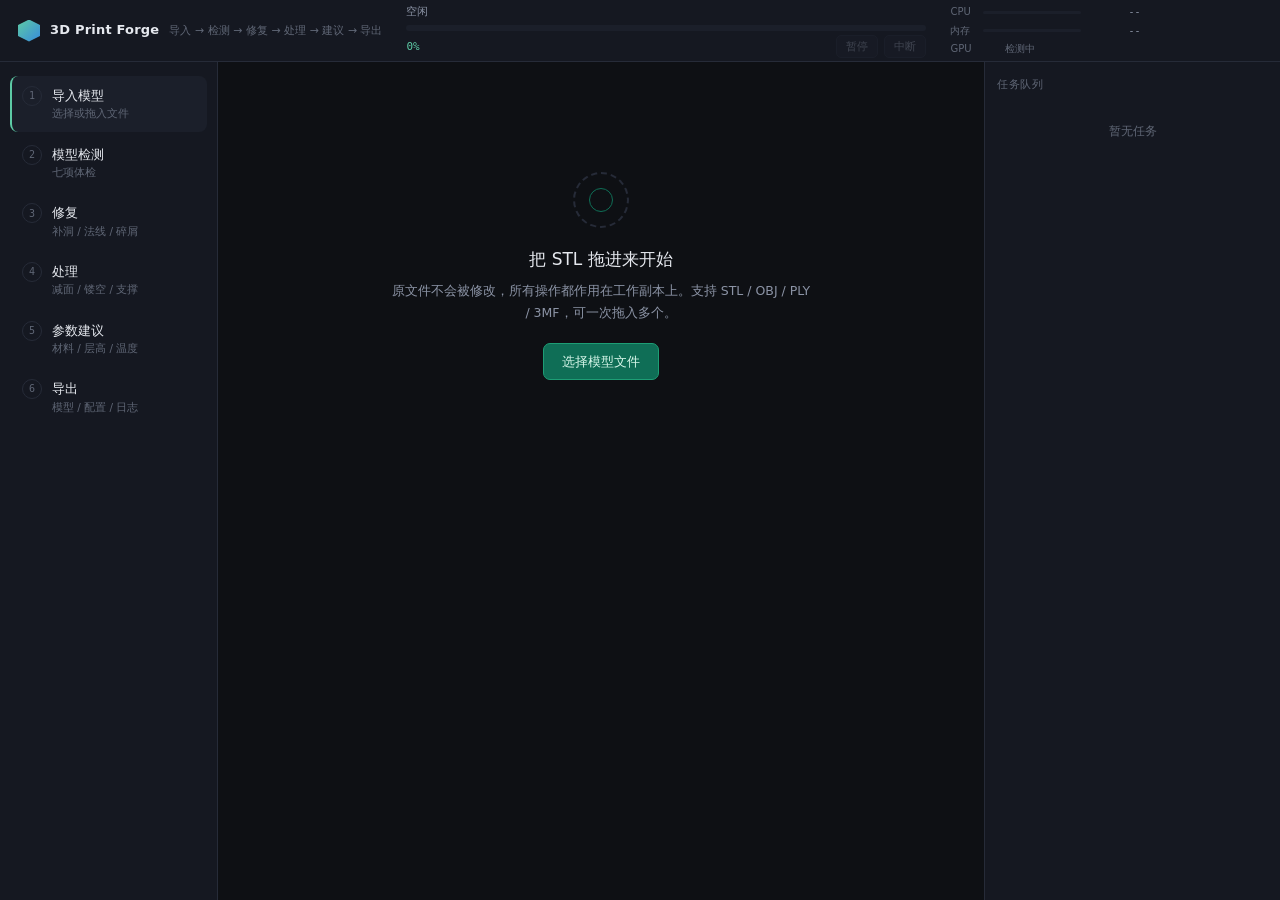
==== static/index.html @ 41224498 "feat: 3D 打印模型处理工具集 从导入 STL 到产出可打印成品的完整流程，六步向导式 Web 界面。  核心能力： - 七项模型体检（水密性/法线/壁厚/非流形/自交/孤立面片/单位），每项附" ====
<!DOCTYPE html>
<html lang="zh-CN">
<head>
<meta charset="UTF-8">
<meta name="viewport" content="width=device-width, initial-scale=1.0">
<title>3D Print Forge · 模型处理工具集</title>
<link rel="icon" href="data:image/svg+xml,%3Csvg xmlns='http://www.w3.org/2000/svg' viewBox='0 0 32 32'%3E%3Crect width='32' height='32' rx='7' fill='%230f6e56'/%3E%3Cpath d='M16 5l10 6v10l-10 6-10-6V11z' fill='%235dcaa5'/%3E%3C/svg%3E">
<link rel="stylesheet" href="/static/style.css">
</head>
<body>
<header class="topbar">
  <div class="brand">
    <span class="brand-mark"></span>
    <span class="brand-name">3D Print Forge</span>
    <span class="brand-sub">导入 → 检测 → 修复 → 处理 → 建议 → 导出</span>
  </div>

  <div class="gauge">
    <div class="gauge-top">
      <span id="gauge-stage">空闲</span>
      <span id="gauge-eta"></span>
    </div>
    <div class="gauge-track"><div id="gauge-fill"></div></div>
    <div class="gauge-foot">
      <span id="gauge-pct">0%</span>
      <div class="gauge-actions">
        <button id="btn-pause" class="mini" disabled>暂停</button>
        <button id="btn-cancel" class="mini" disabled>中断</button>
      </div>
    </div>
  </div>

  <div class="resmon" id="resmon">
    <div class="res-row"><span>CPU</span><div class="res-track"><i id="res-cpu"></i></div><b id="res-cpu-v">--</b></div>
    <div class="res-row"><span>内存</span><div class="res-track"><i id="res-mem"></i></div><b id="res-mem-v">--</b></div>
    <div class="res-row"><span>GPU</span><b id="res-gpu" class="res-gpu">检测中</b></div>
  </div>
</header>

<div class="shell">
  <nav class="steps" id="steps"></nav>

  <main class="stage" id="stage">
    <div class="empty-state">
      <div class="empty-ring"></div>
      <h2>把 STL 拖进来开始</h2>
      <p>也可以点下面的按钮选择文件。原文件不会被修改，所有操作都作用在工作副本上。</p>
      <button class="primary" id="btn-pick">选择模型文件</button>
    </div>
  </main>

  <aside class="inspector" id="inspector">
    <div class="insp-title">任务队列</div>
    <div id="queue" class="queue-empty">暂无任务</div>
  </aside>
</div>

<div class="dropveil" id="dropveil"><div>松手即导入</div></div>
<div class="toasts" id="toasts"></div>
<input type="file" id="file-input" accept=".stl,.obj,.ply,.3mf" multiple hidden>

<script type="module" src="/static/app.js"></script>
</body>
</html>
---- static/style.css ----
:root {
  --bg: #0e1014;
  --panel: #151821;
  --panel-2: #1b1f2a;
  --line: #262b38;
  --line-soft: #1f2430;
  --text: #e6e9ef;
  --muted: #8b93a5;
  --dim: #5f6675;
  --accent: #5dcaa5;
  --accent-dim: #0f6e56;
  --warn: #ef9f27;
  --error: #e24b4a;
  --info: #378add;
  --radius: 10px;
  --mono: "Cascadia Code", "JetBrains Mono", Consolas, monospace;
}

* { box-sizing: border-box; margin: 0; padding: 0; }

body {
  background: var(--bg);
  color: var(--text);
  font: 13px/1.55 "Segoe UI", "PingFang SC", "Microsoft YaHei", system-ui, sans-serif;
  height: 100vh;
  overflow: hidden;
  display: flex;
  flex-direction: column;
}

button { font: inherit; cursor: pointer; border: none; background: none; color: inherit; }
button:disabled { opacity: .35; cursor: not-allowed; }

/* ---------------------------------------------------------------- 顶栏 */
.topbar {
  display: flex;
  align-items: center;
  gap: 24px;
  padding: 0 18px;
  height: 62px;
  flex: 0 0 62px;
  background: var(--panel);
  border-bottom: 1px solid var(--line);
}

.brand { display: flex; align-items: center; gap: 10px; min-width: 260px; }
.brand-mark {
  width: 22px; height: 22px; border-radius: 5px;
  background: linear-gradient(135deg, var(--accent), #378add);
  clip-path: polygon(50% 0, 100% 25%, 100% 75%, 50% 100%, 0 75%, 0 25%);
}
.brand-name { font-weight: 600; letter-spacing: .2px; }
.brand-sub { color: var(--dim); font-size: 11px; }

.gauge { flex: 1; max-width: 520px; }
.gauge-top { display: flex; justify-content: space-between; font-size: 11px; color: var(--muted); margin-bottom: 4px; }
.gauge-track { height: 6px; background: var(--panel-2); border-radius: 3px; overflow: hidden; }
#gauge-fill {
  height: 100%; width: 0%;
  background: linear-gradient(90deg, var(--accent-dim), var(--accent));
  transition: width .35s ease;
}
#gauge-fill.paused { background: var(--warn); }
#gauge-fill.failed { background: var(--error); }
.gauge-foot { display: flex; justify-content: space-between; align-items: center; margin-top: 4px; }
#gauge-pct { font-size: 11px; color: var(--accent); font-family: var(--mono); }
.gauge-actions { display: flex; gap: 6px; }
.mini {
  font-size: 11px; padding: 2px 9px; border-radius: 5px;
  border: 1px solid var(--line); color: var(--muted); background: var(--panel-2);
}
.mini:hover:not(:disabled) { border-color: var(--accent); color: var(--accent); }

.resmon { min-width: 190px; display: flex; flex-direction: column; gap: 3px; }
.res-row { display: flex; align-items: center; gap: 7px; font-size: 10px; color: var(--dim); }
.res-row span { width: 26px; }
.res-row b { width: 52px; text-align: right; color: var(--muted); font-family: var(--mono); font-weight: 400; }
.res-track { flex: 1; height: 3px; background: var(--panel-2); border-radius: 2px; overflow: hidden; }
.res-track i { display: block; height: 100%; width: 0%; background: var(--info); transition: width .4s; }
.res-gpu { font-size: 10px !important; color: var(--dim) !important; }

/* ---------------------------------------------------------------- 布局 */
.shell {
  flex: 1;
  display: grid;
  grid-template-columns: 218px minmax(0, 1fr) 296px;
  overflow: hidden;
}

/* ---------------------------------------------------------------- 步骤导航 */
.steps {
  background: var(--panel);
  border-right: 1px solid var(--line);
  padding: 14px 10px;
  overflow-y: auto;
}
.step {
  display: flex; gap: 10px; align-items: flex-start;
  padding: 10px 10px; border-radius: 8px; margin-bottom: 3px;
  cursor: pointer; transition: background .15s;
  border-left: 2px solid transparent;
}
.step:hover { background: var(--panel-2); }
.step.active { background: var(--panel-2); border-left-color: var(--accent); }
.step.done .step-idx { background: var(--accent-dim); color: var(--accent); border-color: var(--accent); }
.step-idx {
  width: 20px; height: 20px; flex: 0 0 20px; border-radius: 50%;
  border: 1px solid var(--line); display: grid; place-items: center;
  font-size: 10px; color: var(--dim); font-family: var(--mono);
}
.step-body { min-width: 0; }
.step-title { font-size: 12.5px; }
.step-hint { font-size: 10.5px; color: var(--dim); white-space: nowrap; overflow: hidden; text-overflow: ellipsis; }

/* ---------------------------------------------------------------- 主舞台 */
.stage { overflow-y: auto; padding: 20px 24px 60px; }

.empty-state { text-align: center; padding: 90px 20px; color: var(--muted); }
.empty-state h2 { font-size: 17px; font-weight: 500; margin: 18px 0 8px; color: var(--text); }
.empty-state p { max-width: 420px; margin: 0 auto 20px; font-size: 12.5px; line-height: 1.7; }
.empty-ring {
  width: 56px; height: 56px; margin: 0 auto; border-radius: 50%;
  border: 2px dashed var(--line); position: relative;
}
.empty-ring::after {
  content: ""; position: absolute; inset: 14px; border-radius: 50%;
  border: 1px solid var(--accent-dim);
}

.primary {
  background: var(--accent-dim); color: #d7f7ea;
  padding: 8px 18px; border-radius: 7px; font-size: 12.5px;
  border: 1px solid #1d9e75; transition: background .15s;
}
.primary:hover:not(:disabled) { background: #1d9e75; }

.ghost {
  padding: 7px 14px; border-radius: 7px; font-size: 12px;
  border: 1px solid var(--line); color: var(--muted); background: var(--panel-2);
}
.ghost:hover:not(:disabled) { border-color: var(--accent); color: var(--accent); }

/* ---------------------------------------------------------------- 区块 */
.block { background: var(--panel); border: 1px solid var(--line); border-radius: var(--radius); margin-bottom: 14px; }
.block-head {
  padding: 11px 14px; border-bottom: 1px solid var(--line-soft);
  display: flex; align-items: center; justify-content: space-between; gap: 12px;
}
.block-title { font-size: 12.5px; font-weight: 500; }
.block-sub { font-size: 11px; color: var(--dim); margin-top: 2px; }
.block-body { padding: 14px; }

.guide {
  background: linear-gradient(180deg, #151a22, #12151c);
  border: 1px solid var(--line);
  border-left: 2px solid var(--accent-dim);
  border-radius: 8px; padding: 12px 14px; margin-bottom: 14px;
}
.guide h3 { font-size: 13px; font-weight: 500; margin-bottom: 6px; }
.guide p { font-size: 12px; color: var(--muted); line-height: 1.7; }
.guide .why { margin-top: 7px; padding-top: 7px; border-top: 1px dashed var(--line); color: var(--dim); }

/* ---------------------------------------------------------------- 报告 */
.report-item {
  display: grid; grid-template-columns: 22px 1fr auto;
  gap: 11px; align-items: start;
  padding: 12px 14px; border-bottom: 1px solid var(--line-soft);
}
.report-item:last-child { border-bottom: none; }
.sev { width: 9px; height: 9px; border-radius: 50%; margin-top: 5px; }
.sev.ok { background: var(--accent); }
.sev.info { background: var(--info); }
.sev.warning { background: var(--warn); }
.sev.error { background: var(--error); box-shadow: 0 0 0 3px rgba(226,75,74,.14); }
.ri-name { font-size: 12.5px; display: flex; align-items: center; gap: 8px; }
.ri-tag { font-size: 10px; padding: 1px 6px; border-radius: 4px; background: var(--panel-2); color: var(--dim); }
.ri-msg { font-size: 11.5px; color: var(--muted); margin-top: 3px; line-height: 1.65; }
.ri-meta { font-size: 10.5px; color: var(--dim); font-family: var(--mono); margin-top: 5px; }

/* ---------------------------------------------------------------- 表单 */
.field { margin-bottom: 14px; }
.field:last-child { margin-bottom: 0; }
.field-top { display: flex; justify-content: space-between; align-items: baseline; margin-bottom: 5px; }
.field-label { font-size: 12px; }
.field-unit { font-size: 10.5px; color: var(--dim); font-family: var(--mono); }
.field-help { font-size: 11px; color: var(--dim); margin-top: 5px; line-height: 1.6; }
.field-row { display: grid; grid-template-columns: 1fr 1fr; gap: 14px; }

input[type="number"], input[type="text"], select {
  width: 100%; background: var(--panel-2); border: 1px solid var(--line);
  border-radius: 6px; padding: 6px 9px; color: var(--text);
  font: 12px var(--mono); outline: none;
}
input:focus, select:focus { border-color: var(--accent-dim); }
input[type="range"] { width: 100%; accent-color: var(--accent); }
input[type="checkbox"] { accent-color: var(--accent); width: 14px; height: 14px; }

.check-row {
  display: flex; align-items: center; gap: 9px; padding: 7px 10px;
  border: 1px solid var(--line); border-radius: 7px; margin-bottom: 6px;
  cursor: pointer; font-size: 12px; background: var(--panel-2);
}
.check-row:hover { border-color: var(--accent-dim); }
.check-row.on { border-color: var(--accent-dim); background: #101c18; }
.check-row small { color: var(--dim); font-size: 10.5px; margin-left: auto; }

/* ---------------------------------------------------------------- 3D */
.viewer-wrap { position: relative; background: #0a0c10; border-radius: 8px; overflow: hidden; height: 340px; }
.viewer-wrap canvas { display: block; width: 100%; height: 100%; }
.viewer-hud {
  position: absolute; left: 10px; bottom: 10px; display: flex; gap: 6px;
}
.viewer-hud button {
  font-size: 10.5px; padding: 3px 9px; border-radius: 5px;
  background: rgba(21,24,33,.85); border: 1px solid var(--line); color: var(--muted);
}
.viewer-hud button.on { border-color: var(--accent); color: var(--accent); }
.viewer-stat {
  position: absolute; right: 10px; top: 10px; font: 10.5px var(--mono);
  color: var(--dim); text-align: right; line-height: 1.7;
}

/* ---------------------------------------------------------------- 对比 */
.compare-grid { display: grid; grid-template-columns: 1fr 1fr; gap: 12px; }
.compare-grid .viewer-wrap { height: 250px; }
.compare-col h4 { font-size: 11px; color: var(--dim); margin-bottom: 6px; font-weight: 400; }
.metric-row { display: flex; justify-content: space-between; padding: 6px 0; border-bottom: 1px dashed var(--line-soft); font-size: 11.5px; }
.metric-row:last-child { border-bottom: none; }
.metric-row b { font-family: var(--mono); font-weight: 400; }
.delta-up { color: var(--accent); }
.delta-down { color: var(--warn); }

/* ---------------------------------------------------------------- 参数建议 */
.advice-item { padding: 12px 14px; border-bottom: 1px solid var(--line-soft); }
.advice-item:last-child { border-bottom: none; }
.advice-head { display: flex; align-items: baseline; gap: 10px; }
.advice-label { font-size: 12px; color: var(--muted); min-width: 76px; }
.advice-value { font: 500 13px var(--mono); color: var(--accent); }
.advice-reason { font-size: 11.5px; color: var(--dim); margin-top: 6px; line-height: 1.7; padding-left: 86px; }

.warn-box {
  background: #1e1710; border: 1px solid #4a3410; border-radius: 8px;
  padding: 11px 14px; margin-bottom: 10px;
}
.warn-box div { font-size: 11.5px; color: #e8c48a; line-height: 1.7; }
.warn-box div + div { margin-top: 5px; padding-top: 5px; border-top: 1px dashed #3a2a0d; }

/* ---------------------------------------------------------------- 侧栏队列 */
.inspector {
  background: var(--panel); border-left: 1px solid var(--line);
  padding: 14px 12px; overflow-y: auto;
}
.insp-title { font-size: 11px; color: var(--dim); text-transform: uppercase; letter-spacing: .6px; margin-bottom: 10px; }
.queue-empty { font-size: 11.5px; color: var(--dim); text-align: center; padding: 20px 0; }
.job-card {
  background: var(--panel-2); border: 1px solid var(--line); border-radius: 8px;
  padding: 9px 10px; margin-bottom: 8px; font-size: 11.5px;
}
.job-top { display: flex; justify-content: space-between; align-items: center; gap: 6px; }
.job-title { white-space: nowrap; overflow: hidden; text-overflow: ellipsis; }
.job-state { font-size: 10px; padding: 1px 6px; border-radius: 4px; flex: 0 0 auto; }
.st-running { background: #12312a; color: var(--accent); }
.st-paused { background: #2e2410; color: var(--warn); }
.st-done { background: #14251c; color: #7bc99a; }
.st-failed { background: #2c1414; color: var(--error); }
.st-queued, .st-cancelled { background: var(--panel); color: var(--dim); }
.job-bar { height: 3px; background: var(--panel); border-radius: 2px; margin: 7px 0 5px; overflow: hidden; }
.job-bar i { display: block; height: 100%; background: var(--accent); transition: width .3s; }
.job-msg { font-size: 10.5px; color: var(--dim); white-space: nowrap; overflow: hidden; text-overflow: ellipsis; }
.job-ops { display: flex; gap: 5px; margin-top: 6px; }
.job-ops button { font-size: 10px; padding: 2px 7px; border-radius: 4px; border: 1px solid var(--line); color: var(--muted); }
.job-ops button:hover { border-color: var(--accent); color: var(--accent); }

.error-card {
  background: #2a1416; border: 1px solid #5c2325; border-left: 2px solid var(--error);
  border-radius: 8px; padding: 12px 14px; margin-bottom: 14px;
}
.ec-head { display: flex; align-items: center; gap: 8px; font-size: 12.5px; }
.ec-dot { width: 8px; height: 8px; border-radius: 50%; background: var(--error); flex: 0 0 8px; }
.ec-trace { margin-left: auto; font-size: 10px; }
.ec-detail { font-size: 11.5px; color: #e8b4b4; margin-top: 6px; line-height: 1.7; }
.ec-actions { display: flex; gap: 7px; margin-top: 10px; flex-wrap: wrap; }

/* ---------------------------------------------------------------- 杂项 */
.dropveil {
  position: fixed; inset: 0; background: rgba(14,16,20,.86);
  display: none; place-items: center; z-index: 90;
  font-size: 15px; color: var(--accent); border: 2px dashed var(--accent-dim);
}
.dropveil.on { display: grid; }

.toasts { position: fixed; right: 18px; bottom: 18px; display: flex; flex-direction: column; gap: 8px; z-index: 100; }
.toast {
  background: var(--panel-2); border: 1px solid var(--line); border-left: 2px solid var(--accent);
  padding: 9px 14px; border-radius: 7px; font-size: 12px; max-width: 340px;
  animation: slidein .22s ease;
}
.toast.err { border-left-color: var(--error); }
.toast.warn { border-left-color: var(--warn); }
@keyframes slidein { from { opacity: 0; transform: translateX(16px); } }

.project-list { display: grid; gap: 7px; }
.project-row {
  display: flex; align-items: center; gap: 11px; padding: 9px 12px;
  background: var(--panel-2); border: 1px solid var(--line); border-radius: 7px; cursor: pointer;
}
.project-row:hover { border-color: var(--accent-dim); }
.project-row.active { border-color: var(--accent); background: #101c18; }
.project-name { flex: 1; font-size: 12px; white-space: nowrap; overflow: hidden; text-overflow: ellipsis; }
.project-meta { font-size: 10.5px; color: var(--dim); font-family: var(--mono); }
.pill { font-size: 10px; padding: 1px 7px; border-radius: 9px; background: var(--panel); color: var(--dim); }
.pill.bad { background: #2c1414; color: var(--error); }
.pill.warn { background: #2e2410; color: var(--warn); }
.pill.good { background: #14251c; color: #7bc99a; }

.spinner {
  width: 13px; height: 13px; border: 2px solid var(--line);
  border-top-color: var(--accent); border-radius: 50%;
  display: inline-block; animation: spin .7s linear infinite; vertical-align: -2px;
}
@keyframes spin { to { transform: rotate(360deg); } }

.mono { font-family: var(--mono); }
.dim { color: var(--dim); }
.row { display: flex; gap: 8px; align-items: center; flex-wrap: wrap; }
.spacer { flex: 1; }

@media (max-width: 1180px) {
  .shell { grid-template-columns: 190px minmax(0,1fr); }
  .inspector { display: none; }
  .brand-sub { display: none; }
}
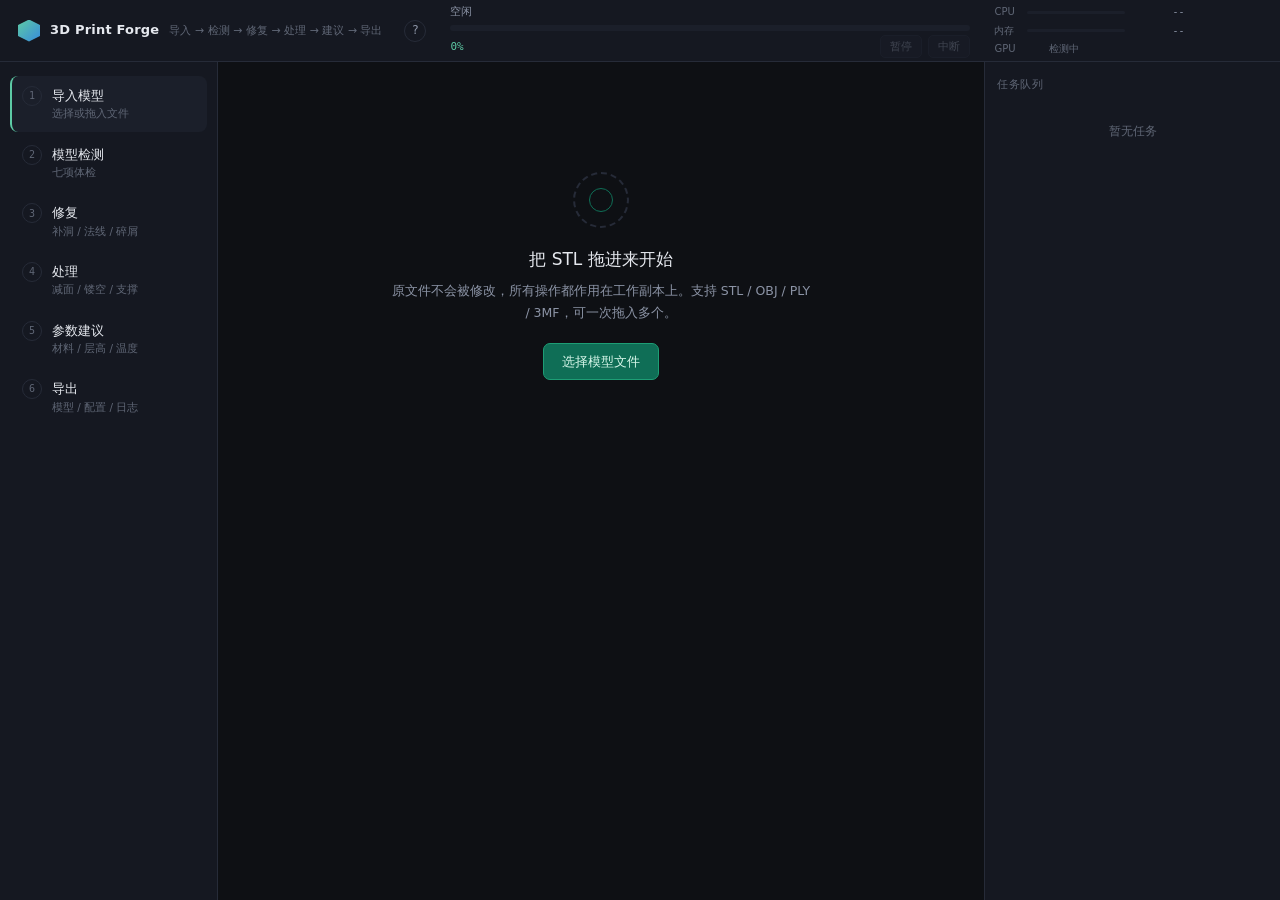
==== commit 6f98de25: "feat: 上手引导（首次引导/示例模型/帮助面板/空状态） 引导（4 项）： - 6 步首次引导：导入→检测→处理→可视化→导出，可跳过，记 localStorage   只在「没有任何项目」时自动" ====
--- a/static/index.html
+++ b/static/index.html
@@ -13,6 +13,7 @@
     <span class="brand-mark"></span>
     <span class="brand-name">3D Print Forge</span>
     <span class="brand-sub">导入 → 检测 → 修复 → 处理 → 建议 → 导出</span>
+    <button class="help-btn" id="btn-help" title="帮助与快捷键（?）">?</button>
   </div>
 
   <div class="gauge">
--- a/static/style.css
+++ b/static/style.css
@@ -281,6 +281,99 @@
 .ec-detail { font-size: 11.5px; color: #e8b4b4; margin-top: 6px; line-height: 1.7; }
 .ec-actions { display: flex; gap: 7px; margin-top: 10px; flex-wrap: wrap; }
 
+/* ---------------------------------------------------------------- 引导与帮助 */
+.help-btn {
+  margin-left: 12px; width: 22px; height: 22px; border-radius: 50%;
+  border: 1px solid var(--line); color: var(--muted); font-size: 12px;
+  display: inline-flex; align-items: center; justify-content: center;
+}
+.help-btn:hover { border-color: var(--accent); color: var(--accent); }
+
+.tour-overlay {
+  position: fixed; inset: 0; background: rgba(6, 8, 12, .84);
+  display: flex; align-items: center; justify-content: center;
+  z-index: 9000; padding: 24px; backdrop-filter: blur(3px);
+}
+.tour-card {
+  background: var(--panel); border: 1px solid var(--line);
+  border-radius: 12px; padding: 26px 28px; max-width: 500px; width: 100%;
+  box-shadow: 0 18px 50px rgba(0, 0, 0, .55);
+}
+.tour-step {
+  font: 10px var(--mono); color: var(--accent);
+  letter-spacing: .12em; margin-bottom: 10px;
+}
+.tour-card h3 { font-size: 17px; font-weight: 500; margin: 0 0 10px; }
+.tour-card p { font-size: 13px; color: var(--muted); line-height: 1.8; margin: 0 0 20px; }
+.tour-actions { display: flex; gap: 8px; align-items: center; }
+.tour-dots { display: flex; gap: 5px; justify-content: center; margin-top: 18px; }
+.tour-dots i { width: 5px; height: 5px; border-radius: 50%; background: var(--line); }
+.tour-dots i.on { background: var(--accent); width: 14px; border-radius: 3px; }
+.shortcut-table { width: 100%; border-collapse: collapse; font-size: 12.5px; }
+.shortcut-table td { padding: 8px 0; border-bottom: 1px solid var(--line-2); }
+.shortcut-table tr:last-child td { border-bottom: none; }
+.shortcut-table td:last-child { color: var(--muted); text-align: right; }
+kbd {
+  display: inline-block; padding: 1px 6px; border-radius: 4px;
+  border: 1px solid var(--line); background: var(--panel-2);
+  font: 11px var(--mono); color: var(--text);
+}
+.empty-guide { padding: 28px 20px; text-align: center; }
+.eg-title { font-size: 13px; color: var(--muted); margin-bottom: 16px; }
+.eg-steps {
+  text-align: left; font-size: 12px; color: var(--dim);
+  line-height: 2.1; margin: 0 auto 18px; max-width: 340px;
+}
+.eg-steps b {
+  display: inline-flex; align-items: center; justify-content: center;
+  width: 17px; height: 17px; border-radius: 50%; margin-right: 8px;
+  background: var(--panel-2); border: 1px solid var(--line);
+  font: 10px var(--mono); color: var(--accent);
+}
+
+/* ---------------------------------------------------------------- 质量评分 */
+.score-box { display: flex; gap: 20px; align-items: center; }
+.score-gauge { width: 118px; height: 118px; flex: 0 0 118px; }
+.score-detail { flex: 1; min-width: 0; }
+.score-verdict { font-size: 12.5px; margin-bottom: 10px; }
+.score-row { display: flex; align-items: center; gap: 8px; font-size: 11px; margin-bottom: 5px; }
+.score-row span { width: 52px; color: var(--muted); flex: 0 0 52px; }
+.score-row b { width: 42px; text-align: right; font: 10px var(--mono); color: var(--dim); font-weight: 400; }
+.score-bar { flex: 1; height: 5px; background: var(--panel-2); border-radius: 3px; overflow: hidden; }
+.score-bar i { display: block; height: 100%; border-radius: 3px; }
+.profile-chart { width: 100%; height: auto; display: block; }
+
+/* ---------------------------------------------------------------- 热力图色标 */
+.heat-scale { display: flex; align-items: center; gap: 9px; margin-top: 10px; }
+.hs-bar { flex: 1; height: 8px; border-radius: 4px; border: 1px solid var(--line); }
+.hs-label { font: 10px var(--mono); color: var(--dim); white-space: nowrap; }
+
+/* ---------------------------------------------------------------- 壁厚分布条 */
+.hist-track {
+  position: relative; height: 24px; background: #14251c;
+  border: 1px solid var(--line); border-radius: 6px; margin-bottom: 4px;
+}
+.hist-zone { position: absolute; top: 0; bottom: 0; }
+.hist-zone.danger { left: 0; background: #3a1618; border-radius: 6px 0 0 6px; }
+.hist-zone.warn { background: #33260d; }
+.hist-mark { position: absolute; top: -3px; bottom: -3px; width: 0; border-left: 1px dashed var(--accent); }
+.hist-mark i {
+  position: absolute; top: 50%; left: -3px; width: 6px; height: 6px;
+  border-radius: 50%; background: var(--accent); transform: translateY(-50%);
+}
+.hist-mark span {
+  position: absolute; top: 27px; left: 0; transform: translateX(-50%);
+  font: 10px var(--mono); color: var(--muted); white-space: nowrap;
+}
+.hist-mark.med { border-color: var(--info); }
+.hist-mark.med i { background: var(--info); }
+.hist-mark.thin { border-color: var(--error); }
+.hist-mark.thin i { background: var(--error); }
+.hist-scale {
+  display: flex; justify-content: space-between; margin-top: 26px;
+  font: 10px var(--mono); color: var(--dim);
+}
+
 /* ---------------------------------------------------------------- 杂项 */
 .dropveil {
   position: fixed; inset: 0; background: rgba(14,16,20,.86);
@@ -307,6 +400,18 @@
 .project-row:hover { border-color: var(--accent-dim); }
 .project-row.active { border-color: var(--accent); background: #101c18; }
 .project-name { flex: 1; font-size: 12px; white-space: nowrap; overflow: hidden; text-overflow: ellipsis; }
+.fav { cursor: pointer; font-size: 14px; color: var(--dim); flex: 0 0 auto; }
+.fav.on { color: var(--warn); }
+.pill.tag { background: #14251c; color: #7bc99a; }
+.pill.tag.clickable { cursor: pointer; }
+.pill.tag.clickable:hover { background: #1d3a2c; color: #a8e8c8; }
+.row-ops { display: flex; gap: 4px; opacity: 0; transition: opacity .15s; }
+.project-row:hover .row-ops { opacity: 1; }
+.row-ops button {
+  font-size: 10px; padding: 1px 6px; border-radius: 4px;
+  border: 1px solid var(--line); color: var(--dim);
+}
+.row-ops button:hover { border-color: var(--accent); color: var(--accent); }
 .project-meta { font-size: 10.5px; color: var(--dim); font-family: var(--mono); }
 .pill { font-size: 10px; padding: 1px 7px; border-radius: 9px; background: var(--panel); color: var(--dim); }
 .pill.bad { background: #2c1414; color: var(--error); }
